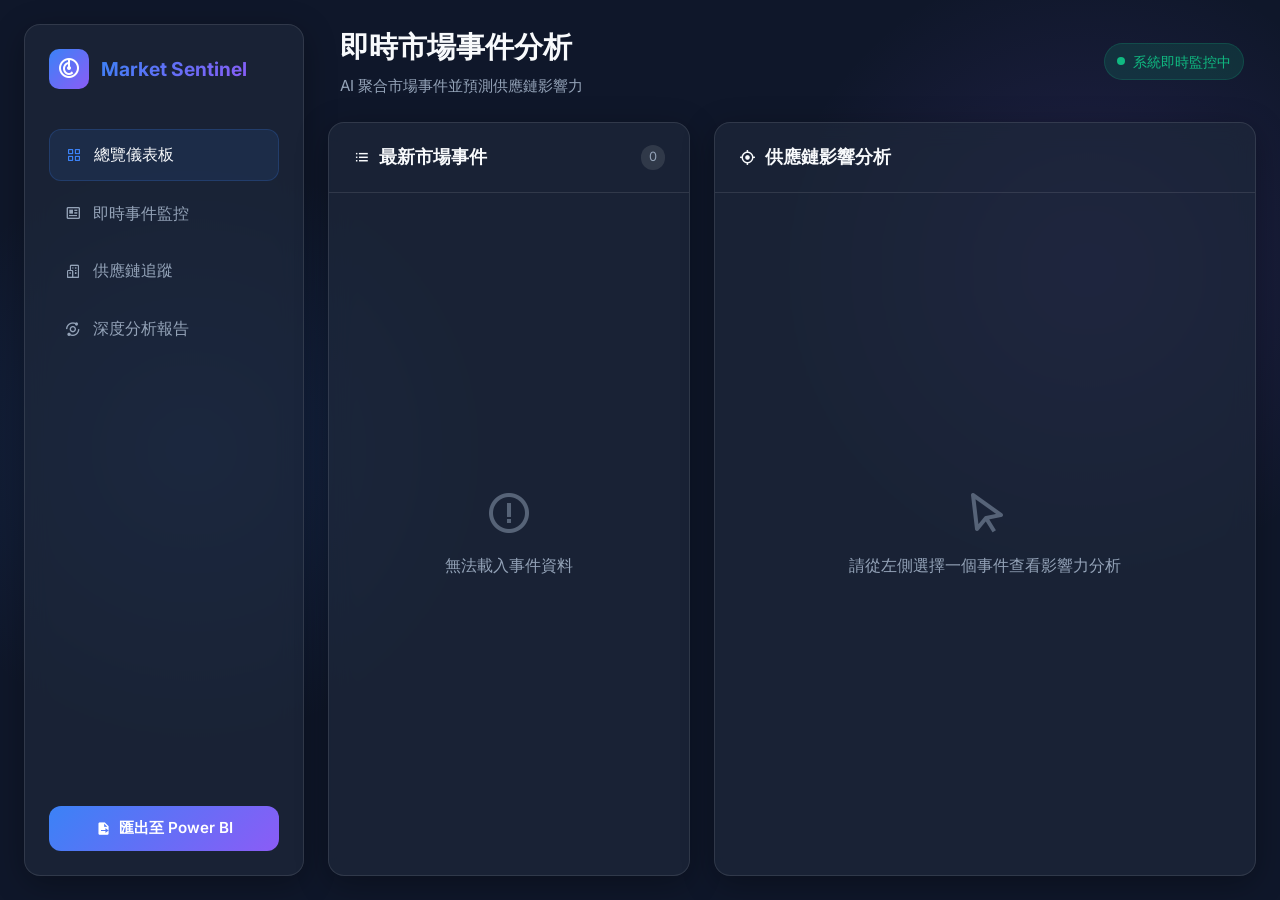
==== frontend/index.html @ c8b342ff "Initial commit" ====
<!DOCTYPE html>
<html lang="zh-TW">
<head>
    <meta charset="UTF-8">
    <meta name="viewport" content="width=device-width, initial-scale=1.0">
    <title>Market Sentinel | AI 驅動的金融市場情報</title>
    <link rel="stylesheet" href="styles.css">
    <link rel="preconnect" href="https://fonts.googleapis.com">
    <link rel="preconnect" href="https://fonts.gstatic.com" crossorigin>
    <link href="https://fonts.googleapis.com/css2?family=Inter:wght@300;400;500;600;700&display=swap" rel="stylesheet">
    <!-- Boxicons for icons -->
    <link href='https://unpkg.com/boxicons@2.1.4/css/boxicons.min.css' rel='stylesheet'>
</head>
<body>
    <div class="app-container">
        <!-- Sidebar -->
        <aside class="sidebar glass-panel">
            <div class="logo-area">
                <div class="logo-icon"><i class='bx bx-radar'></i></div>
                <h1>Market Sentinel</h1>
            </div>
            
            <nav class="main-nav">
                <a href="#" class="nav-item active"><i class='bx bx-grid-alt'></i> 總覽儀表板</a>
                <a href="#" class="nav-item"><i class='bx bx-news'></i> 即時事件監控</a>
                <a href="#" class="nav-item"><i class='bx bx-buildings'></i> 供應鏈追蹤</a>
                <a href="#" class="nav-item"><i class='bx bx-analyse'></i> 深度分析報告</a>
            </nav>

            <div class="sidebar-footer">
                <button id="export-powerbi-btn" class="primary-btn export-btn">
                    <i class='bx bxs-file-export'></i> 匯出至 Power BI
                </button>
            </div>
        </aside>

        <!-- Main Content -->
        <main class="main-content">
            <header class="top-header">
                <div class="page-title">
                    <h2>即時市場事件分析</h2>
                    <p class="subtitle">AI 聚合市場事件並預測供應鏈影響力</p>
                </div>
                <div class="header-actions">
                    <div class="status-indicator">
                        <span class="pulse"></span> 系統即時監控中
                    </div>
                </div>
            </header>

            <div class="dashboard-grid">
                <!-- Events List Panel -->
                <section class="events-panel glass-panel">
                    <div class="panel-header">
                        <h3><i class='bx bx-list-ul'></i> 最新市場事件</h3>
                        <span class="badge" id="event-count">0</span>
                    </div>
                    <div class="events-list" id="events-list">
                        <!-- Events will be populated here by JS -->
                        <div class="loading-spinner">載入資料中...</div>
                    </div>
                </section>

                <!-- Impact Details Panel -->
                <section class="impact-panel glass-panel">
                    <div class="panel-header">
                        <h3><i class='bx bx-target-lock'></i> 供應鏈影響分析</h3>
                    </div>
                    <div class="impact-content" id="impact-content">
                        <!-- Default state -->
                        <div class="empty-state">
                            <i class='bx bx-pointer'></i>
                            <p>請從左側選擇一個事件查看影響力分析</p>
                        </div>
                    </div>
                </section>
            </div>
        </main>
    </div>

    <!-- API configuration -->
    <script>
        const API_BASE_URL = 'http://localhost:8000/api';
    </script>
    <script src="app.js"></script>
</body>
</html>
---- frontend/styles.css ----
/* ==========================================================================
   Design System & Variables
   ========================================================================== */
   :root {
    /* Colors */
    --bg-dark: #0f172a;
    --bg-card: rgba(30, 41, 59, 0.7);
    --bg-card-hover: rgba(51, 65, 85, 0.8);
    --text-main: #f8fafc;
    --text-muted: #94a3b8;
    
    /* Brand & Accents */
    --accent-primary: #3b82f6;
    --accent-secondary: #8b5cf6;
    --gradient-brand: linear-gradient(135deg, var(--accent-primary), var(--accent-secondary));
    
    /* Signal Colors */
    --signal-positive: #10b981;
    --signal-positive-bg: rgba(16, 185, 129, 0.15);
    --signal-negative: #ef4444;
    --signal-negative-bg: rgba(239, 68, 68, 0.15);
    --signal-neutral: #64748b;
    --signal-neutral-bg: rgba(100, 116, 139, 0.15);

    /* Glassmorphism */
    --glass-border: 1px solid rgba(255, 255, 255, 0.1);
    --glass-shadow: 0 8px 32px 0 rgba(0, 0, 0, 0.3);
    
    /* Layout */
    --sidebar-width: 280px;
    --border-radius-lg: 16px;
    --border-radius-md: 12px;
}

/* ==========================================================================
   Global Reset & Base
   ========================================================================== */
* {
    margin: 0;
    padding: 0;
    box-sizing: border-box;
}

body {
    font-family: 'Inter', -apple-system, BlinkMacSystemFont, sans-serif;
    background-color: var(--bg-dark);
    color: var(--text-main);
    line-height: 1.6;
    overflow-x: hidden;
    /* Add subtle background pattern/gradient */
    background-image: 
        radial-gradient(circle at 15% 50%, rgba(59, 130, 246, 0.15), transparent 25%),
        radial-gradient(circle at 85% 30%, rgba(139, 92, 246, 0.15), transparent 25%);
    min-height: 100vh;
}

/* Scrollbar */
::-webkit-scrollbar {
    width: 8px;
}
::-webkit-scrollbar-track {
    background: transparent;
}
::-webkit-scrollbar-thumb {
    background: rgba(255, 255, 255, 0.1);
    border-radius: 4px;
}
::-webkit-scrollbar-thumb:hover {
    background: rgba(255, 255, 255, 0.2);
}

/* ==========================================================================
   Utilities (Glassmorphism)
   ========================================================================== */
.glass-panel {
    background: var(--bg-card);
    backdrop-filter: blur(12px);
    -webkit-backdrop-filter: blur(12px);
    border: var(--glass-border);
    border-radius: var(--border-radius-lg);
    box-shadow: var(--glass-shadow);
}

/* ==========================================================================
   Layout
   ========================================================================== */
.app-container {
    display: flex;
    height: 100vh;
    padding: 24px;
    gap: 24px;
}

/* ==========================================================================
   Sidebar
   ========================================================================== */
.sidebar {
    width: var(--sidebar-width);
    display: flex;
    flex-direction: column;
    padding: 24px;
    flex-shrink: 0;
}

.logo-area {
    display: flex;
    align-items: center;
    gap: 12px;
    margin-bottom: 40px;
}

.logo-icon {
    width: 40px;
    height: 40px;
    background: var(--gradient-brand);
    border-radius: 10px;
    display: flex;
    align-items: center;
    justify-content: center;
    font-size: 24px;
    color: white;
}

.logo-area h1 {
    font-size: 1.2rem;
    font-weight: 700;
    background: var(--gradient-brand);
    -webkit-background-clip: text;
    -webkit-text-fill-color: transparent;
}

.main-nav {
    display: flex;
    flex-direction: column;
    gap: 8px;
    flex: 1;
}

.nav-item {
    display: flex;
    align-items: center;
    gap: 12px;
    padding: 12px 16px;
    color: var(--text-muted);
    text-decoration: none;
    border-radius: var(--border-radius-md);
    transition: all 0.3s ease;
    font-weight: 500;
}

.nav-item:hover {
    color: var(--text-main);
    background: rgba(255, 255, 255, 0.05);
}

.nav-item.active {
    color: var(--text-main);
    background: rgba(59, 130, 246, 0.1);
    border: 1px solid rgba(59, 130, 246, 0.2);
}

.nav-item.active i {
    color: var(--accent-primary);
}

.sidebar-footer {
    margin-top: auto;
}

/* Buttons */
.primary-btn {
    width: 100%;
    padding: 12px 16px;
    background: var(--gradient-brand);
    color: white;
    border: none;
    border-radius: var(--border-radius-md);
    font-family: inherit;
    font-weight: 600;
    font-size: 0.95rem;
    cursor: pointer;
    display: flex;
    align-items: center;
    justify-content: center;
    gap: 8px;
    transition: transform 0.2s ease, box-shadow 0.2s ease;
}

.primary-btn:hover {
    transform: translateY(-2px);
    box-shadow: 0 4px 12px rgba(59, 130, 246, 0.4);
}

/* ==========================================================================
   Main Content Area
   ========================================================================== */
.main-content {
    flex: 1;
    display: flex;
    flex-direction: column;
    gap: 24px;
    min-width: 0; /* Fix flex child overflow */
}

.top-header {
    display: flex;
    justify-content: space-between;
    align-items: center;
    padding: 0 12px;
}

.page-title h2 {
    font-size: 1.8rem;
    font-weight: 700;
    margin-bottom: 4px;
}

.page-title .subtitle {
    color: var(--text-muted);
    font-size: 0.95rem;
}

.status-indicator {
    display: flex;
    align-items: center;
    gap: 8px;
    font-size: 0.9rem;
    color: var(--signal-positive);
    background: var(--signal-positive-bg);
    padding: 6px 12px;
    border-radius: 20px;
    border: 1px solid rgba(16, 185, 129, 0.2);
}

.pulse {
    display: block;
    width: 8px;
    height: 8px;
    border-radius: 50%;
    background: var(--signal-positive);
    box-shadow: 0 0 0 rgba(16, 185, 129, 0.4);
    animation: pulse 2s infinite;
}

@keyframes pulse {
    0% { box-shadow: 0 0 0 0 rgba(16, 185, 129, 0.4); }
    70% { box-shadow: 0 0 0 6px rgba(16, 185, 129, 0); }
    100% { box-shadow: 0 0 0 0 rgba(16, 185, 129, 0); }
}

/* ==========================================================================
   Dashboard Grid
   ========================================================================== */
.dashboard-grid {
    display: grid;
    grid-template-columns: 1fr 1.5fr;
    gap: 24px;
    flex: 1;
    min-height: 0; /* Critical for scrollable children in flex layout */
}

.panel-header {
    padding: 20px 24px;
    border-bottom: var(--glass-border);
    display: flex;
    align-items: center;
    justify-content: space-between;
}

.panel-header h3 {
    font-size: 1.1rem;
    font-weight: 600;
    display: flex;
    align-items: center;
    gap: 8px;
}

.badge {
    background: rgba(255, 255, 255, 0.1);
    padding: 2px 8px;
    border-radius: 12px;
    font-size: 0.8rem;
    color: var(--text-muted);
}

/* ==========================================================================
   Events Panel
   ========================================================================== */
.events-panel {
    display: flex;
    flex-direction: column;
}

.events-list {
    flex: 1;
    overflow-y: auto;
    padding: 16px;
    display: flex;
    flex-direction: column;
    gap: 12px;
}

.event-card {
    background: rgba(255, 255, 255, 0.03);
    border: 1px solid rgba(255, 255, 255, 0.05);
    border-radius: var(--border-radius-md);
    padding: 16px;
    cursor: pointer;
    transition: all 0.2s ease;
}

.event-card:hover {
    background: var(--bg-card-hover);
    transform: translateX(4px);
    border-color: rgba(59, 130, 246, 0.3);
}

.event-card.selected {
    background: rgba(59, 130, 246, 0.1);
    border-color: var(--accent-primary);
}

.event-time {
    font-size: 0.75rem;
    color: var(--text-muted);
    margin-bottom: 8px;
    display: flex;
    align-items: center;
    gap: 4px;
}

.event-title {
    font-size: 1.05rem;
    font-weight: 600;
    margin-bottom: 8px;
    line-height: 1.4;
}

.event-meta {
    display: flex;
    gap: 12px;
    font-size: 0.8rem;
    color: var(--text-muted);
}

.meta-item {
    display: flex;
    align-items: center;
    gap: 4px;
}

.meta-item .high-impact {
    color: var(--signal-negative);
    font-weight: 600;
}

/* ==========================================================================
   Impact Panel
   ========================================================================== */
.impact-panel {
    display: flex;
    flex-direction: column;
}

.impact-content {
    flex: 1;
    overflow-y: auto;
    padding: 24px;
}

.empty-state {
    height: 100%;
    display: flex;
    flex-direction: column;
    align-items: center;
    justify-content: center;
    color: var(--text-muted);
    gap: 16px;
}

.empty-state i {
    font-size: 3rem;
    opacity: 0.5;
}

/* Event Detail Header */
.event-detail-header {
    margin-bottom: 32px;
}

.event-detail-header h2 {
    font-size: 1.5rem;
    margin-bottom: 12px;
    color: white;
}

.event-detail-summary {
    color: var(--text-muted);
    font-size: 0.95rem;
    line-height: 1.7;
    background: rgba(0, 0, 0, 0.2);
    padding: 16px;
    border-radius: var(--border-radius-md);
    border-left: 3px solid var(--accent-primary);
}

/* Impact Cards */
.impact-list {
    display: flex;
    flex-direction: column;
    gap: 16px;
}

.impact-card {
    background: rgba(255, 255, 255, 0.02);
    border: 1px solid rgba(255, 255, 255, 0.05);
    border-radius: var(--border-radius-md);
    padding: 20px;
    display: grid;
    grid-template-columns: auto 1fr;
    gap: 20px;
    position: relative;
    overflow: hidden;
}

/* Signal styling */
.impact-card::before {
    content: '';
    position: absolute;
    left: 0;
    top: 0;
    bottom: 0;
    width: 4px;
}

.impact-card[data-direction="Bullish"]::before { background: var(--signal-positive); }
.impact-card[data-direction="Bearish"]::before { background: var(--signal-negative); }
.impact-card[data-direction="Neutral"]::before { background: var(--signal-neutral); }

.company-info {
    width: 120px;
    display: flex;
    flex-direction: column;
    gap: 4px;
}

.ticker {
    font-family: monospace;
    font-size: 0.85rem;
    color: var(--accent-primary);
    background: rgba(59, 130, 246, 0.1);
    padding: 2px 6px;
    border-radius: 4px;
    display: inline-block;
    width: fit-content;
}

.company-name {
    font-weight: 600;
    font-size: 1.1rem;
}

.analysis-details {
    display: flex;
    flex-direction: column;
    gap: 12px;
}

.scores-row {
    display: flex;
    gap: 16px;
    flex-wrap: wrap;
}

.score-pill {
    display: flex;
    align-items: center;
    gap: 6px;
    font-size: 0.85rem;
    padding: 4px 10px;
    border-radius: 20px;
    background: rgba(255, 255, 255, 0.05);
}

/* Dynamic colors based on values */
.score-pill.bullish { color: var(--signal-positive); background: var(--signal-positive-bg); }
.score-pill.bearish { color: var(--signal-negative); background: var(--signal-negative-bg); }
.score-pill.neutral { color: var(--signal-neutral); background: var(--signal-neutral-bg); }
.score-pill.signal { color: var(--accent-secondary); background: rgba(139, 92, 246, 0.15); border: 1px solid rgba(139, 92, 246, 0.3); }

.analysis-text {
    font-size: 0.95rem;
    color: var(--text-muted);
    line-height: 1.6;
}

/* Loading */
.loading-spinner {
    text-align: center;
    padding: 40px;
    color: var(--text-muted);
    font-size: 0.9rem;
}
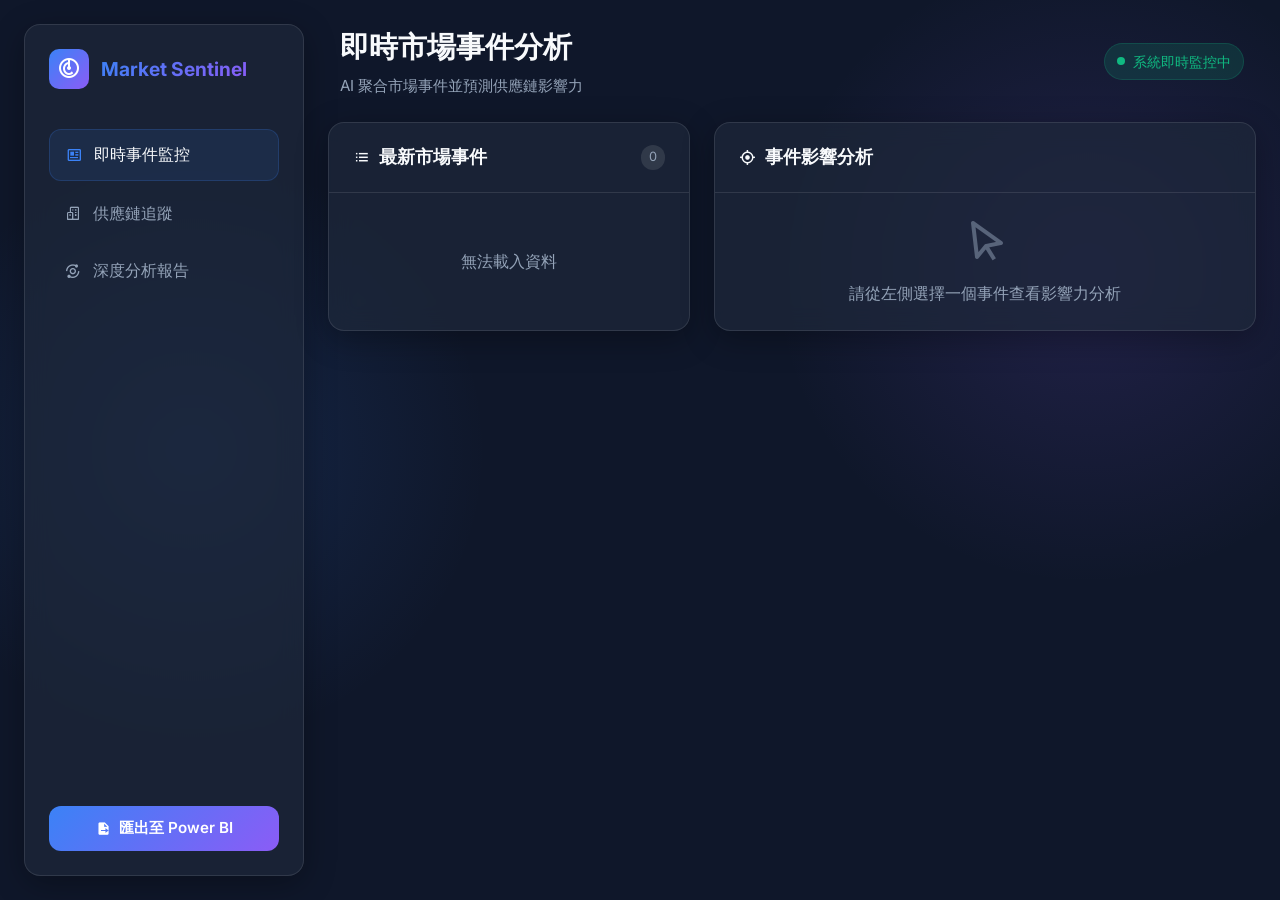
==== commit e44035f0: "fix bug" ====
--- a/frontend/index.html
+++ b/frontend/index.html
@@ -21,10 +21,9 @@
             </div>
             
             <nav class="main-nav">
-                <a href="#" class="nav-item active"><i class='bx bx-grid-alt'></i> 總覽儀表板</a>
-                <a href="#" class="nav-item"><i class='bx bx-news'></i> 即時事件監控</a>
-                <a href="#" class="nav-item"><i class='bx bx-buildings'></i> 供應鏈追蹤</a>
-                <a href="#" class="nav-item"><i class='bx bx-analyse'></i> 深度分析報告</a>
+                <a href="#" class="nav-item active" data-target="view-overview"><i class='bx bx-news'></i> 即時事件監控</a>
+                <a href="#" class="nav-item" data-target="view-supplychain"><i class='bx bx-buildings'></i> 供應鏈追蹤</a>
+                <a href="#" class="nav-item" data-target="view-report"><i class='bx bx-analyse'></i> 深度分析報告</a>
             </nav>
 
             <div class="sidebar-footer">
@@ -38,8 +37,8 @@
         <main class="main-content">
             <header class="top-header">
                 <div class="page-title">
-                    <h2>即時市場事件分析</h2>
-                    <p class="subtitle">AI 聚合市場事件並預測供應鏈影響力</p>
+                    <h2 id="page-title-text">即時市場事件分析</h2>
+                    <p class="subtitle" id="page-subtitle-text">AI 聚合市場事件並預測供應鏈影響力</p>
                 </div>
                 <div class="header-actions">
                     <div class="status-indicator">
@@ -48,33 +47,81 @@
                 </div>
             </header>
 
-            <div class="dashboard-grid">
-                <!-- Events List Panel -->
-                <section class="events-panel glass-panel">
-                    <div class="panel-header">
-                        <h3><i class='bx bx-list-ul'></i> 最新市場事件</h3>
-                        <span class="badge" id="event-count">0</span>
+            <!-- VIEW 1: 即時事件監控 (Overview) -->
+            <div id="view-overview" class="view-section active">
+                <div class="dashboard-grid">
+                    <!-- Events List Panel -->
+                    <section class="events-panel glass-panel">
+                        <div class="panel-header">
+                            <h3><i class='bx bx-list-ul'></i> 最新市場事件</h3>
+                            <span class="badge" id="event-count">0</span>
+                        </div>
+                        <div class="events-list" id="events-list">
+                            <div class="loading-spinner">載入資料中...</div>
+                        </div>
+                    </section>
+
+                    <!-- Impact Details Panel -->
+                    <section class="impact-panel glass-panel">
+                        <div class="panel-header">
+                            <h3><i class='bx bx-target-lock'></i> 事件影響分析</h3>
+                        </div>
+                        <div class="impact-content" id="impact-content">
+                            <div class="empty-state">
+                                <i class='bx bx-pointer'></i>
+                                <p>請從左側選擇一個事件查看影響力分析</p>
+                            </div>
+                        </div>
+                    </section>
+                </div>
+            </div>
+
+            <!-- VIEW 2: 供應鏈追蹤 (Supply Chain) -->
+            <div id="view-supplychain" class="view-section" style="display: none;">
+                <div class="dashboard-grid">
+                    <!-- Companies List Panel -->
+                    <section class="companies-panel glass-panel">
+                        <div class="panel-header">
+                            <h3><i class='bx bx-buildings'></i> 監控企業清單</h3>
+                        </div>
+                        <div class="events-list" id="companies-list">
+                            <div class="loading-spinner">載入資料中...</div>
+                        </div>
+                    </section>
+
+                    <!-- Company Impacts Panel -->
+                    <section class="impact-panel glass-panel">
+                        <div class="panel-header">
+                            <h3><i class='bx bx-history'></i> 企業近期受影響紀錄</h3>
+                        </div>
+                        <div class="impact-content" id="company-impact-content">
+                            <div class="empty-state">
+                                <i class='bx bx-pointer'></i>
+                                <p>請從左側選擇一間企業查看其近期影響紀錄</p>
+                            </div>
+                        </div>
+                    </section>
+                </div>
+            </div>
+
+            <!-- VIEW 3: 深度分析報告 (Report) -->
+            <div id="view-report" class="view-section" style="display: none; height: 100%;">
+                <section class="report-panel glass-panel" style="height: 100%; display: flex; flex-direction: column;">
+                    <div class="panel-header" style="justify-content: space-between; display: flex;">
+                        <h3><i class='bx bx-file'></i> 今日市場總結報告</h3>
+                        <button id="generate-report-btn" class="primary-btn" style="width: auto;">
+                            <i class='bx bx-bot'></i> AI 重新生成報告
+                        </button>
                     </div>
-                    <div class="events-list" id="events-list">
-                        <!-- Events will be populated here by JS -->
-                        <div class="loading-spinner">載入資料中...</div>
-                    </div>
-                </section>
-
-                <!-- Impact Details Panel -->
-                <section class="impact-panel glass-panel">
-                    <div class="panel-header">
-                        <h3><i class='bx bx-target-lock'></i> 供應鏈影響分析</h3>
-                    </div>
-                    <div class="impact-content" id="impact-content">
-                        <!-- Default state -->
+                    <div class="report-content" id="report-content" style="padding: 24px; overflow-y: auto; flex: 1;">
                         <div class="empty-state">
-                            <i class='bx bx-pointer'></i>
-                            <p>請從左側選擇一個事件查看影響力分析</p>
+                            <i class='bx bx-bot'></i>
+                            <p>點擊右上方按鈕，讓 AI 為您總結今日市場行情</p>
                         </div>
                     </div>
                 </section>
             </div>
+
         </main>
     </div>
 
--- a/frontend/styles.css
+++ b/frontend/styles.css
@@ -501,3 +501,47 @@
     color: var(--text-muted);
     font-size: 0.9rem;
 }
+
+/* ==========================================================================
+   Report View Styles
+   ========================================================================== */
+.report-html-content {
+    color: var(--text-main);
+    line-height: 1.8;
+}
+
+.report-html-content h3 {
+    font-size: 1.3rem;
+    color: white;
+    margin-top: 24px;
+    margin-bottom: 12px;
+    border-bottom: 1px solid rgba(255, 255, 255, 0.1);
+    padding-bottom: 8px;
+}
+
+.report-html-content h4 {
+    font-size: 1.1rem;
+    color: var(--accent-primary);
+    margin-top: 16px;
+    margin-bottom: 8px;
+}
+
+.report-html-content p {
+    margin-bottom: 16px;
+    color: var(--text-muted);
+}
+
+.report-html-content ul {
+    margin-bottom: 16px;
+    padding-left: 24px;
+    color: var(--text-muted);
+}
+
+.report-html-content li {
+    margin-bottom: 8px;
+}
+
+.report-html-content strong {
+    color: white;
+    font-weight: 600;
+}
